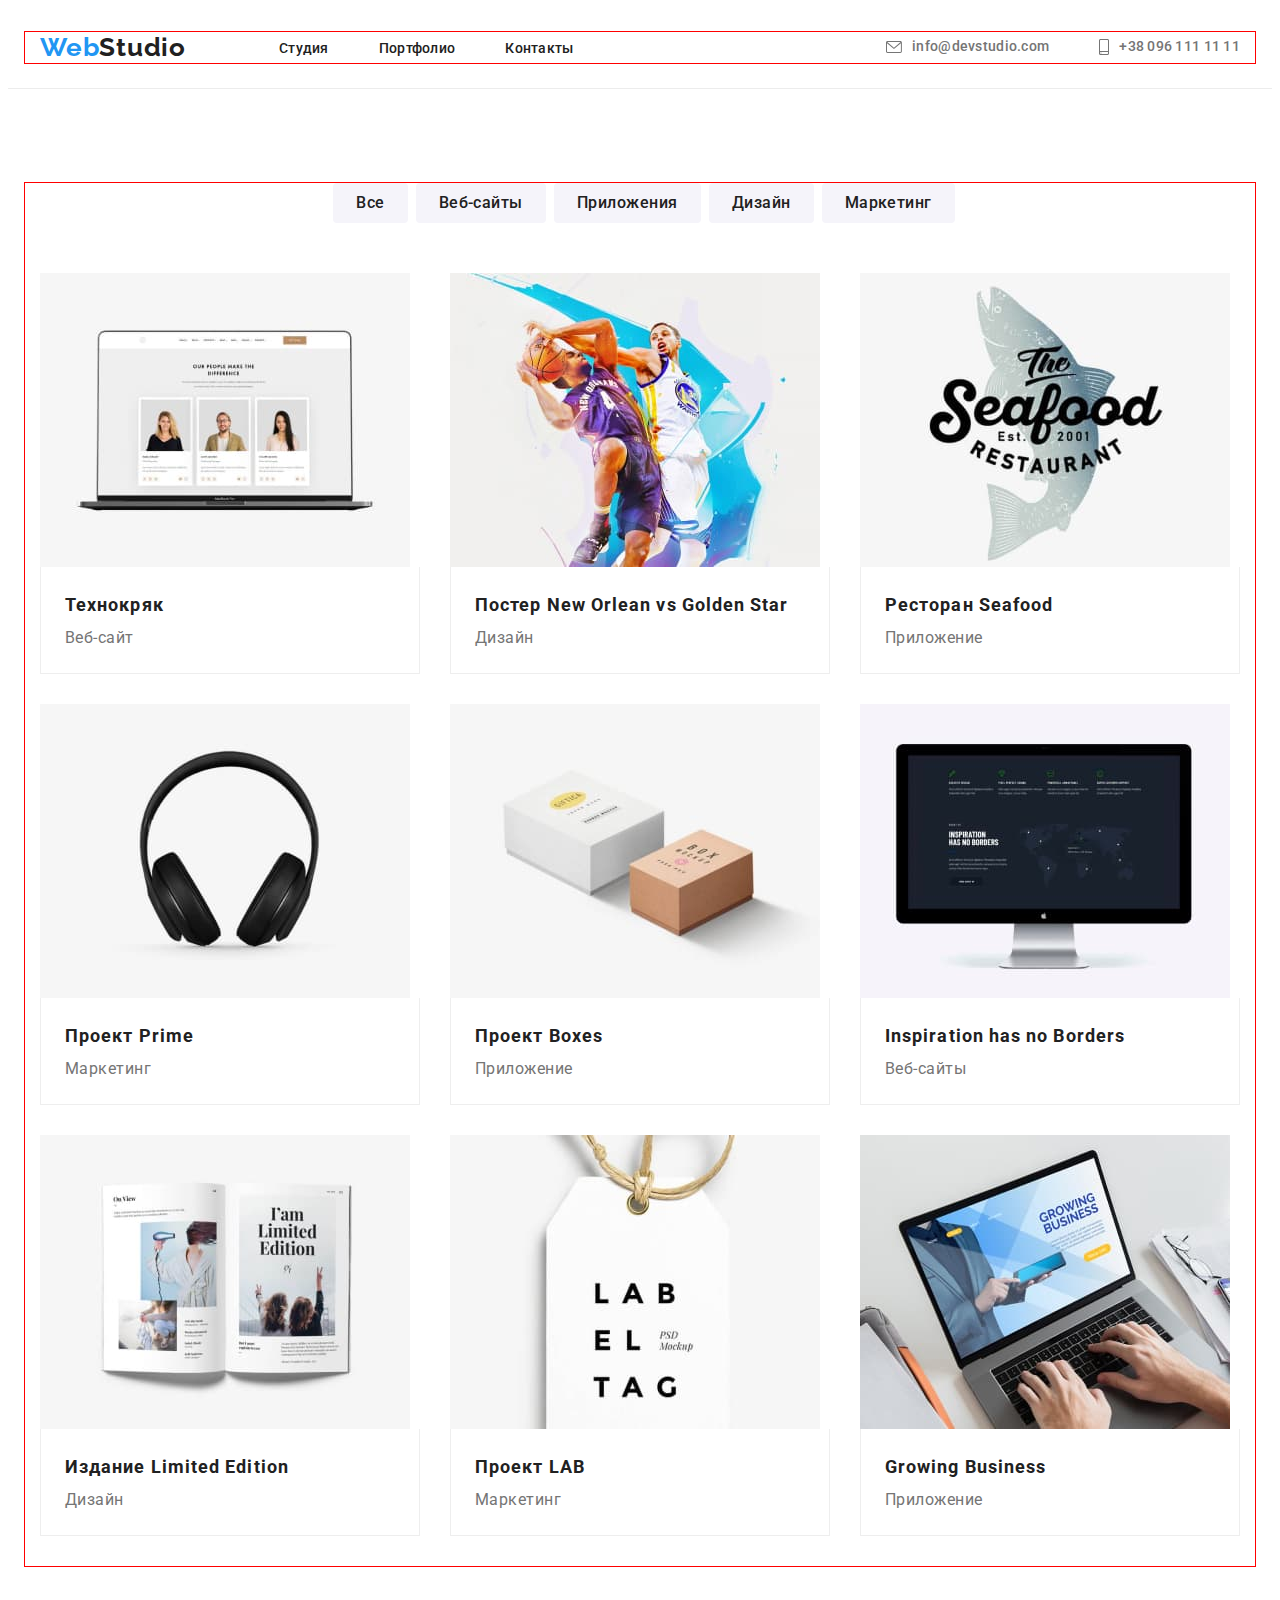
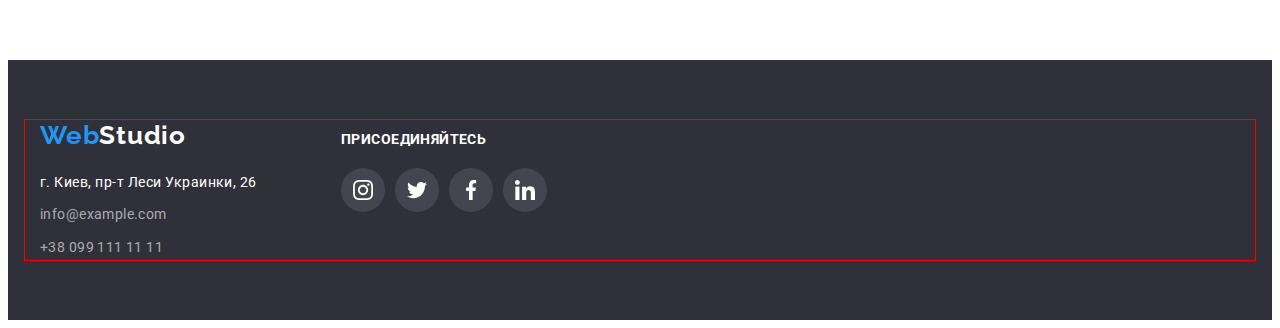
==== portfolio.html @ a24ac218 "Создание репозитория hw-05" ====
<!DOCTYPE html>
<html lang="en">
<head>
    <meta charset="UTF-8">
    <meta http-equiv="X-UA-Compatible" content="IE=edge">
    <meta name="viewport" content="width=device-width, initial-scale=1.0">
    <title>Portfolio</title>
    <link rel="preconnect" href="https://fonts.googleapis.com">
    <link rel="preconnect" href="https://fonts.gstatic.com" crossorigin>
    <link href="https://fonts.googleapis.com/css2?family=Raleway:wght@700&family=Roboto:wght@400;500;700;900&display=swap" rel="stylesheet">
    <link rel="stylesheet" href="https://cdnjs.cloudflare.com/ajax/libs/modern-normalize/1.1.0/modern-normalize.min.css" integrity="sha512-wpPYUAdjBVSE4KJnH1VR1HeZfpl1ub8YT/NKx4PuQ5NmX2tKuGu6U/JRp5y+Y8XG2tV+wKQpNHVUX03MfMFn9Q==" crossorigin="anonymous" referrerpolicy="no-referrer" />
    <link rel="stylesheet" href="./css/styles.css">
</head>
<body>
<header class="header">
    <div class="container header-container">
        <nav class="navigation">
            <a class="logo" href ="index.html"><span class="logo-title">Web</span>Studio</a>
            <ul class="header-list">
                <li class="header-item"><a href="./index.html" class="header-link">Студия</a></li>  
                <li class="header-item"><a href="./portfolio.html" class="header-link">Портфолио</a></li>
                <li class="header-item"><a href="" class="header-link">Контакты</a></li>
            </ul>
        </nav>
              <div class="header-contacts">
                     <ul class="contacts-list">
                         <li class="contacts-item">
                             <a class="contacts-link" href="mailto:info@devstudio.com">
                                <svg class="contacts-icon" width="16" height="12">
                                    <use href="./images/icons.svg#icon-email"></use>
                                        </svg>info@devstudio.com</a></li>
                         <li class="contacts-item">
                             <a class="contacts-link" href="tel:+38 096 111 11 11">
                                <svg class="contacts-icon-tel" width="10" height="16">
                                    <use href="./images/icons.svg#icon-smartphone"></use>
                                        </svg>+38 096 111 11 11</a></li>
                     </ul>
             </div>
  </div>   
</header>

    <main class="main">
        <section class="service section">
            <div class="container service-container">
                <ul class="button-list">
                    <li class="btn-item"><button type="button" class="btn">Все</button></li>
                    <li class="btn-item"><button type="button" class="btn">Веб-сайты</button></li>
                    <li class="btn-item"><button type="button" class="btn">Приложения</button></li>
                    <li class="btn-item"><button type="button" class="btn">Дизайн</button></li>
                    <li class="btn-item"><button type="button" class="btn child">Маркетинг</button></li>
               </ul>
        
         
               <ul class="poster-list">
                    <li class="poster-item">
                        <a href="" class="poster-link">
                            <img src="./images/mac.jpg" alt="макбук"width="370">
                            <div class="poster-container">
                                <h3 class="poster-title">Технокряк</h3>
                                <p class="poster-text">Веб-сайт</p>
                            </div>
                        </a>
                   </li>
                    
                    <li class="poster-item">
                        <a href="" class="poster-link">
                          <img src="./images/nba.jpg" alt="баскетбол"width="370">
                          <div class="poster-container">
                            <h3  class="poster-title">Постер New Orlean vs Golden Star</h3>
                            <p class="poster-text">Дизайн</p>
                       </div>
                    </a>
                  </li>


                    <li class="poster-item">
                        <a href="" class="poster-link">
                        <img src="./images/seafood.jpg" alt="морепродукты"width="370">
                        <div class="poster-container">
                            <h3 class="poster-title">Ресторан Seafood</h3>
                            <p class="poster-text">Приложение</p>
                        </div>
                    </a>
                </li>

                    <li class="poster-item">
                        <a href="" class="poster-link">
                       <img src="./images/headphones.jpg" alt="наушники"width="370">
                        <div class="poster-container">
                            <h3 class="poster-title">Проект Prime</h3>
                            <p class="poster-text">Маркетинг</p>
                        </div>
                    </a>
                    </li>

                    <li class="poster-item">
                        <a href="" class="poster-link">
                        <img src="./images/box.jpg" alt="коробки"width="370">
                        <div class="poster-container">
                            <h3 class="poster-title">Проект Boxes</h3>
                            <p class="poster-text">Приложение</p>
                        </div>
                    </a>
                    </li>

                    <li class="poster-item">
                        <a href="" class="poster-link">

                        <img src="./images/inspiration.jpg" alt="вдохновление"width="370">
                        <div class="poster-container">
                    <h3 class="poster-title">Inspiration has no Borders</h3>
                    <p class="poster-text">Веб-сайты</p>
                </div>
            </a>
                </li>
                    <li class="poster-item">
                        <a href="" class="poster-link">

                       <img src="./images/magazine.jpg" alt="журнал"width="370">
                        <div class="poster-container">
                    <h3 class="poster-title">Издание Limited Edition</h3>
                    <p class="poster-text">Дизайн</p>
                </div>
            </a>
                </li>
                    <li class="poster-item">
                        <a href="" class="poster-link">

                        <img src="./images/tag.jpg" alt="тег"width="370">
                        <div class="poster-container">
                    <h3 class="poster-title">Проект LAB</h3>
                    <p class="poster-text">Маркетинг</p>
                </div>
            </a>
                </li>
                    <li class="poster-item">
                        <a href="" class="poster-link">

                       <img src="./images/business.jpg" alt="бизнес"width="370">
                        <div class="poster-container">
                            <h3 class="poster-title">Growing Business</h3>
                            <p class="poster-text">Приложение</p>
                        </div>
                    </a>
                    </li>
               </ul>
            </div>
        </section>
    </main>

    <footer class="footer">
        <div class=" container main-footer">
            <div class="footer-container">
                    <a class="logo-footer" href ="index.html"><span class="logo-title-footer">Web</span>Studio</a>
                    <address>
                        <ul class="footer-list">
                        <li class="adress"><a class="adress" href="https://www.google.com/maps/d/u/0/viewer?msa=0&mid=10uSM3H-mIU3GznYo2szRIEphczw&ll=50.42732700000001%2C30.538092&z=17">г. Киев, пр-т Леси Украинки, 26</a></li>
                        <li class="footer-item"><a href="mailto:info@example.com" class="link">info@example.com</a></li>
                        <li class="footer-item"><a href="tel:+380991111111" class="link">+38 099 111 11 11</a></li>
                        </ul>   
                    </address>  
            </div>
          <div class="footer-contact">
                <p class="footer-contact-text"> Присоединяйтесь</p>
                <ul class="footer-contact-list">
                    <li class="footer-contact-item"><a href="" class="footer-contact-link">
                    <svg class="footer-contact-icon" width="20" height="20">
                    <use href="./images/icons.svg#icon-instagram"></use>
                    </svg>
                </a></li>
                
                <li class="footer-contact-item"><a href="" class="footer-contact-link">
                    <svg class="footer-contact-icon" width="20" height="20">
                        <use href="./images/icons.svg#icon-twitter"></use>
                        </svg>
                </a></li>
                    
                <li class="footer-contact-item"><a href="" class="footer-contact-link">
                    <svg class="footer-contact-icon" width="20" height="20">
                        <use href="./images/icons.svg#icon-facebook"></use>
                        </svg>
                </a></li>
                    
                <li class="footer-contact-item"><a href="" class="footer-contact-link">
                    <svg class="footer-contact-icon" width="20" height="20">
                        <use href="./images/icons.svg#icon-linkedin"></use>
                        </svg>
                </a></li>
            </ul>
        </div>
    </div>
    </footer>
    
</body>
</html>
---- css/styles.css ----
:root {
    --primary-text-color :#757575;
    --title-text-color :#212121;
    --accent-color :#2196F3;
    --item-text-color :#FFFFFF;
    --contact-text-color : rgba(255, 255, 255, 0.6);
    --hero-color : #2F303A;
}

p, h1, h2, h3, h4, h5, h6 {
    margin: 0;
}


body{
    background-color: var(--item-text-color);
    color:  var(--primary-text-color);
    font-family: Roboto, sans-serif;
    letter-spacing: 0.03em;
}

ul {
    margin: 0;
    padding: 0;
    list-style: none
}

img {
    display: block;

}

.container{
    width: 1200px;
    padding-left: 15px;
    padding-right: 15px;
    margin: 0 auto;
    outline: 1px solid red;
}

/* --------------------------------HEADER------------------------------- */

.header {
    background-color: var(--item-text-color);
    padding-top: 24px;
    padding-bottom: 25px;
    border-bottom: 1px solid #ECECEC;
}

.header-container {
    display: flex;
    align-items: center;
}

.header-contacts {
    display: flex;
    margin-left: auto;
}

.navigation {
display: flex;
align-items: center;
}

.header-list {
display: flex;

}

.header-item + .header-item {
margin-left: 50px;

}

.header-link {
    color: var(--title-text-color);    
    font-weight: 500;
    font-size: 14px;
    line-height: 1.14;
    letter-spacing: 0.02em;
    text-decoration: none;
}

.header-item :hover {
    color: var(--accent-color);
    text-decoration: none;  
}

.header-item :focus {
    color: var(--accent-color);
    font-weight: 500;
    font-size: 14px;
    line-height: 1.14;
    letter-spacing: 0.02em;
    text-decoration: none;
}

    /* logo */

.logo {
    color: var(--title-text-color);
    font-family:  Raleway, cursive;
    font-weight: bold;
    font-size: 26px;
    line-height: 1.19;
    letter-spacing: 0.03em;
    text-decoration: none;
    margin-right: 93px;
}
.logo-title{
    color: var(--accent-color);
}



/* -------------------------CONTACTS*/


.contacts-link {
    color: var(--primary-text-color);
    text-decoration: none;
    font-style: normal;
    font-weight: 500;
    font-size: 14px;
    line-height: 1.14;
    letter-spacing: 0.02em;
    align-items: center;
    display: flex;
    

}
.contacts-link:hover,
.contacts-link:focus {
    color: var(--accent-color);
}

.contacts-list  {
    display: flex;
    margin-left: auto;

}
.contacts-item + .contacts-item {
   margin-left: 50px;
} 

.contacts-icon{
   display: flex;
    align-items: center;
    justify-content: center;
    width: 16px;
    height: 12px;
    background-color: var(--item-text-color);
    fill: currentColor;
    margin-right: 10px;
}

    .contacts-icon-tel{
        align-items: center;
        justify-content: center;
        width: 10px;
        height: 16px;
        background-color: var(--item-text-color);
        
        margin-right: 10px;
        fill: currentColor;
    }



 
/* -------------------------------MAIN----------------------------------- */

/* SERVICE */


.service {
    padding-top: 94px;
    padding-bottom: 94px;
}


.button-list{
    display: flex;
    margin-bottom: 50px;
    justify-content: center;
    
}

.btn {
    color: var(--title-text-color);
    background-color: #F5F4FA;
    font-family: Roboto;
    font-style: normal;
    font-weight: 500;
    font-size: 16px;
    line-height: 1.62;
    letter-spacing: 0.03em;
    border-radius: 4px;
    margin-right: 8px;
    border: 1px solid transparent;
    padding: 6px 22px;
    border-radius: 4px;
}

.child {
    margin-right: -8px;
}


.btn-item :hover ,
.btn-item :focus {
    color: var(--item-text-color);
    background: #2196F3;
    cursor: pointer;
}


/* -------------------------------------HERO */

.hero {
    background: var(--hero-color);
    background-image: linear-gradient(rgba(47, 48, 58, 0.4),rgba(47, 48, 58, 0.4)), url(../images/hero-bg.jpg);
    background-repeat: no-repeat;
    background-position: center;
    background-size: cover;
    text-align: center;
     padding-top: 200px;
     padding-bottom: 200px; 
}



.hero-title {
    
    
    margin-bottom: 30px;
    color: var(--item-text-color);
    font-weight: 900;
    font-size: 44px;
    line-height: 1.36;
    
    letter-spacing: 0.06em;
    text-transform: uppercase;

    

}

/* hero btn */ 
.hero-btn {
    min-width: 200px;
    height: 50px;
    display: inline-block;
    border: 1px solid transparent;
    font-weight: bold;
    font-size: 16px;
    line-height: 1.87;
    padding: 10px 32px;
    border-radius: 4px;
    background-color: var(--accent-color);
    color: var(--item-text-color);
    text-decoration: none;
}

.hero-btn :hover,
.hero-btn :focus {
    background-color: black;
    color: var(--accent-color);
    
}


/*-----------------------------------------FEATURE */             

.feature {
    padding-top: 94px;
    padding-bottom: 94px;
}


.feature-list {
    display: flex;
 }

.feature-item {
    width: calc(100% / 4 - 30px);
    margin-left: 30px;
}

.feature-item:first-child{
    margin-left: 0px;
}

.feature-icon {
    width: 70px;
    height: 70px;
    display: flex;
    align-items: center;
    justify-content: center;
}

.feature-icon-bg{
    height: 120px;
    padding: 25px 100px;
    margin-bottom: 30px;
    background-color: #F5F4FA;
    border-radius: 4px;
}


.feature-title{
    color: var(--title-text-color);
    font-weight: bold;
    font-size: 14px;
    line-height: 1.14;
    letter-spacing: 0.03em;
    text-transform: uppercase;
    margin-bottom: 10px;
}

.feature-text {
    color: var(--primary-text-color);
    font-weight: normal;
    font-size: 14px;
    line-height: 1.71;
    letter-spacing: 0.03em;
}

/*----------------------------- SKILL */

.skill{
    padding-bottom: 94px;
}

.skill-list {
    display: flex;
    margin-left: -30px;
    
}

.skill-item{
    width: calc(100% / 3 - 30px);
    margin-left: 30px;
}



.skill-title {
    color: var(--title-text-color);
    font-weight: bold;
    font-size: 36px;
    line-height: 1.16;
    text-align: center;
    letter-spacing: 0.03em;
    margin-bottom: 50px;
    
}


  /* ------------------------------------WORK */
.work{
    padding-top: 94px;
    padding-bottom: 94px;
    background-color: #F5F4FA;
}

.work-group {
    padding-top: 30px;
    padding-bottom: 30px;
}


.work-list {
        display: flex;
        margin-left: -30px;
    
    }


.work-item {
        width: calc(100% / 4 - 30px);
        margin-left: 30px;
        background: #FFFFFF;
        border-radius: 0px 0px 4px 4px;
        box-shadow: 0px 1px 3px rgba(0, 0, 0, 0.12), 0px 1px 1px rgba(0, 0, 0, 0.14), 0px 2px 1px rgba(0, 0, 0, 0.2);
}



.work-main-title{
    color: var(--title-text-color);
    font-weight: bold;
    font-size: 36px;
    line-height: 1.16;
    text-align: center;
    letter-spacing: 0.03em;
    margin-bottom: 50px;
}

.work-title {
    color: var(--title-text-color);
    font-weight: 500;
    font-size: 16px;
    line-height: 1.18;
    text-align: center;
    letter-spacing: 0.03em;

}

.work-text{
    color: var(--primary-text-color);
    font-size: 16px;
    line-height: 1.18;
    text-align: center;
    letter-spacing: 0.03em;
    padding-top: 10px;
    padding-bottom: 16px;
}

.work-socials-list{
    display: flex;
    justify-content: center;
}

.work-socials-link{
    width: 44px;
    height: 44px;
    background-color: var(--item-text-color);
    border-radius: 50%;
    display: flex;
    align-items: center;
    justify-content: center;
    color: #AFB1B8;
}

.work-socials-icon {
    fill: currentColor;
}

.work-socials-link:hover,
.work-socials-link:focus {
    color: var(--item-text-color);
    background-color:  var(--accent-color);
    fill: #FFFFFF;
}





.work-socials-item + .work-socials-item{
    margin-left: 10px;
}


------------------------------------/* CLIENT */
.client {
    display: flex;
    padding-top: 94px;
    margin-bottom: 50px;
}

.client-icon{
    width: 106px;
    display: flex;
    align-items: center;
    justify-content: center;
    fill:  currentColor ;
}

.client-icon:hover,
.client-icon:focus{
    cursor: pointer;
    color: var(--accent-color);
    border-color: var(--accent-color);
}

.client-list {
    display: flex;
    padding-bottom: 94px;
}
.client-icon-bg {
    color: #AFB1B8;
    display: flex;
    align-items: center;
    justify-content: center;
    width: 170px;
    height: 92px;    
    border: 1px solid #AFB1B8;
    border-radius: 4px;
    
}

.client-icon-bg:hover,
.client-icon-bg:focus {
    cursor: pointer;
    color: var(--accent-color);
    border-color: var(--accent-color);
}

.client-item + .client-item {
    margin-left: 30px;
}


.client-title {
    color: var(--title-text-color);
    font-weight: bold;
    font-size: 36px;
    line-height: 1.16;
    text-align: center;
    letter-spacing: 0.03em;
    margin-bottom: 50px;
    padding-top: 94px;
}




/*------------------------------------- POSTER */
.poster-container{
  padding: 20px 24px;
  border-left:  1px solid #EEEEEE;
  border-right:  1px solid #EEEEEE;
  border-bottom:  1px solid #EEEEEE;
  
}


.poster-item:hover,
.poster-item:focus {
    box-shadow: 0px 1px 1px rgba(0, 0, 0, 0.12), 0px 4px 4px rgba(0, 0, 0, 0.06), 1px 4px 6px rgba(0, 0, 0, 0.16);
    }

.poster-list{
    display: flex;
    margin-left: -30px;   
    padding-bottom: -30px;
    flex-wrap: wrap;
    
}

.poster-item{
    width: calc(100% / 3 - 30px);
    margin-left: 30px;
    margin-bottom: 30px;
    
}

.poster-link {
    text-decoration: none;
}



.poster-title{
    color: var(--title-text-color);
    font-weight: bold;
    font-size: 18px;
    line-height: 2;
    letter-spacing: 0.06em;
    
    
}


.poster-text{
    color: var(--primary-text-color);
    font-size: 16px;
    line-height: 1.87;
    text-decoration: none;
    
}

/*-------------------------FOOTER-------------------------- */

.main-footer {
    display: flex;
    align-items: baseline;
}



.footer {
    background-color: var(--hero-color);
    padding-top: 60px;
    padding-bottom: 60px;
}




.logo-footer {
    color:     var(--item-text-color);
    font-family:  Raleway, cursive;
    font-weight: bold;
    font-size: 26px;
    line-height: 1.19;
    letter-spacing: 0.03em;
    text-decoration: none;
    
}

.logo-title-footer {
    color: var(--accent-color);

}

.footer-list {
    display: flex;
    flex-direction: column;
}

.adress{
    width: 231px;
    color: var(--item-text-color);
    font-style: normal;
    font-weight: normal;
    font-size: 14px;
    line-height: 1.71;
    text-decoration: none;
    margin-top: 20px;
   
   
}

.footer-item {
    margin-top: 9px;
    
}

.link {
    color: var(--contact-text-color);
    font-family: Roboto;
    font-style: normal;
    font-weight: 400;
    font-size: 14px;
    line-height: 1.71;
    text-decoration: none;
    letter-spacing: 0.03em;
}

.footer-item :hover ,
.footer-item :focus {
   color: var(--accent-color);
   cursor: pointer;
}


/*>>>>>>>>>>>>>>>>>>>>>>>>>>>>>>>>>>>> FOOTER_CONTACT */
.footer-contact {
    margin-left: 70px;
    
}

.footer-contact-text {
    font-weight: bold;
    font-size: 14px;
    line-height: 1.14;
    letter-spacing: 0.03em;
    text-transform: uppercase;
    color: #FFFFFF;
    margin-bottom: 20px;
}



.footer-contact-list {
    display: flex;
 
   
}

.footer-contact-item + .footer-contact-item {
    margin-left: 10px;
}

.footer-contact-link{
    width: 44px;
    height: 44px;
    background-color: #FFFFFF1A;
    border-radius: 50%;
    display: flex;
    align-items: center;
    justify-content: center;
    color: var(--item-text-color);
}

.footer-contact-icon {
    fill: currentColor;
}

.footer-contact-link:hover,
.footer-contact-link:focus {
    color: var(--item-text-color);
    background-color:  var(--accent-color);
    fill: #FFFFFF;  
}
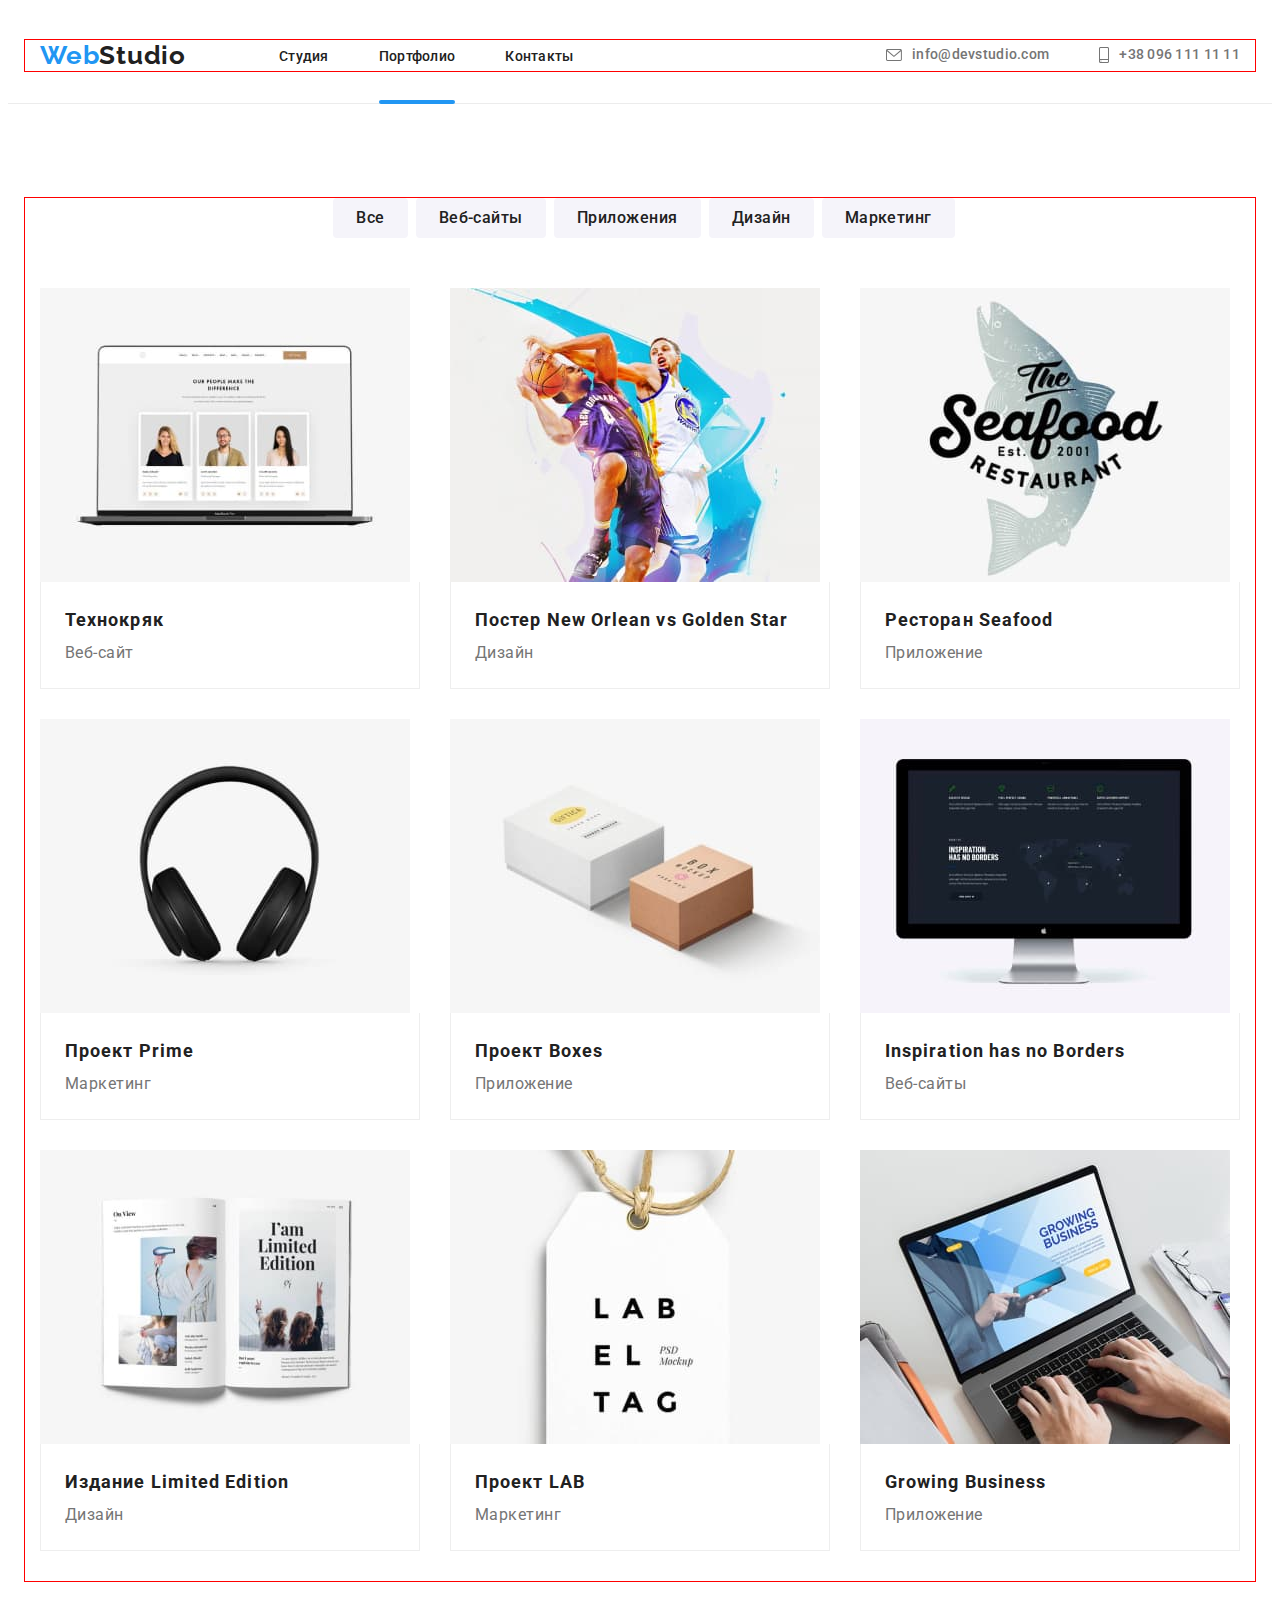
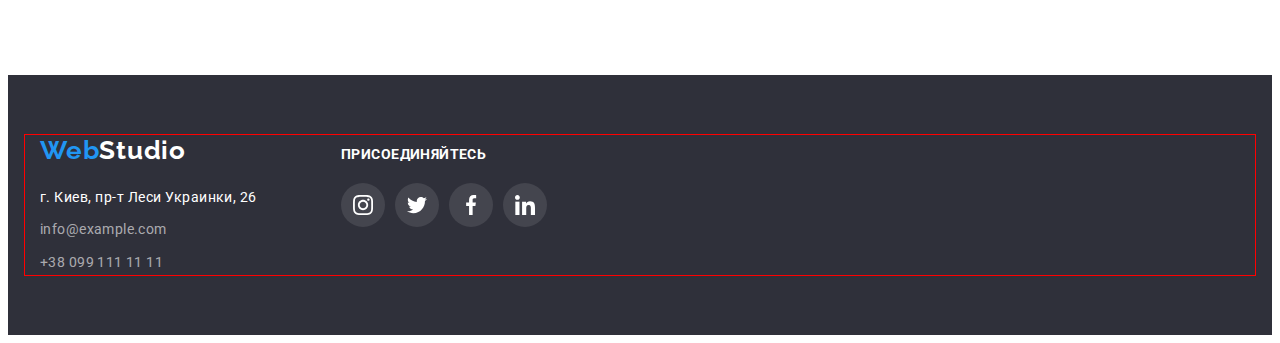
==== commit 0e866bb6: "Add modal" ====
--- a/portfolio.html
+++ b/portfolio.html
@@ -18,7 +18,7 @@
             <a class="logo" href ="index.html"><span class="logo-title">Web</span>Studio</a>
             <ul class="header-list">
                 <li class="header-item"><a href="./index.html" class="header-link">Студия</a></li>  
-                <li class="header-item"><a href="./portfolio.html" class="header-link">Портфолио</a></li>
+                <li class="header-item"><a href="./portfolio.html" class="header-link current">Портфолио</a></li>
                 <li class="header-item"><a href="" class="header-link">Контакты</a></li>
             </ul>
         </nav>
@@ -54,17 +54,24 @@
                <ul class="poster-list">
                     <li class="poster-item">
                         <a href="" class="poster-link">
-                            <img src="./images/mac.jpg" alt="макбук"width="370">
+                            <div class="poster-wrap">
+                                <img src="./images/mac.jpg" alt="макбук"width="370" height="294">
+                                <p class="poster-top-text">Технокряк это современная площадка распространения коронавируса. Компании используют эту платформу для цифрового шпионажа и атак на защищённые сервера конкурентов.</p>
+                            </div>
                             <div class="poster-container">
                                 <h3 class="poster-title">Технокряк</h3>
                                 <p class="poster-text">Веб-сайт</p>
-                            </div>
+                           </div>
+                           
                         </a>
                    </li>
                     
                     <li class="poster-item">
                         <a href="" class="poster-link">
-                          <img src="./images/nba.jpg" alt="баскетбол"width="370">
+                            <div class="poster-wrap">
+                                <img src="./images/nba.jpg" alt="баскетбол"width="370" height="294">
+                                <p class="poster-top-text">Технокряк это современная площадка распространения коронавируса. Компании используют эту платформу для цифрового шпионажа и атак на защищённые сервера конкурентов.</p>
+                            </div>
                           <div class="poster-container">
                             <h3  class="poster-title">Постер New Orlean vs Golden Star</h3>
                             <p class="poster-text">Дизайн</p>
@@ -75,7 +82,11 @@
 
                     <li class="poster-item">
                         <a href="" class="poster-link">
-                        <img src="./images/seafood.jpg" alt="морепродукты"width="370">
+                            <div class="poster-wrap">
+                                <img src="./images/seafood.jpg" alt="морепродукты"width="370" height="294">
+                                <p class="poster-top-text">Технокряк это современная площадка распространения коронавируса. Компании используют эту платформу для цифрового шпионажа и атак на защищённые сервера конкурентов.</p>
+                            </div>
+                        
                         <div class="poster-container">
                             <h3 class="poster-title">Ресторан Seafood</h3>
                             <p class="poster-text">Приложение</p>
@@ -85,7 +96,11 @@
 
                     <li class="poster-item">
                         <a href="" class="poster-link">
-                       <img src="./images/headphones.jpg" alt="наушники"width="370">
+                            <div class="poster-wrap">
+                                <img src="./images/headphones.jpg" alt="наушники"width="370" height="294">
+                                <p class="poster-top-text">Технокряк это современная площадка распространения коронавируса. Компании используют эту платформу для цифрового шпионажа и атак на защищённые сервера конкурентов.</p>
+                            </div>
+                       
                         <div class="poster-container">
                             <h3 class="poster-title">Проект Prime</h3>
                             <p class="poster-text">Маркетинг</p>
@@ -95,7 +110,11 @@
 
                     <li class="poster-item">
                         <a href="" class="poster-link">
-                        <img src="./images/box.jpg" alt="коробки"width="370">
+                            <div class="poster-wrap">
+                                <img src="./images/box.jpg" alt="коробки"width="370" height="294">
+                                <p class="poster-top-text">Технокряк это современная площадка распространения коронавируса. Компании используют эту платформу для цифрового шпионажа и атак на защищённые сервера конкурентов.</p>
+                            </div>
+                        
                         <div class="poster-container">
                             <h3 class="poster-title">Проект Boxes</h3>
                             <p class="poster-text">Приложение</p>
@@ -105,8 +124,11 @@
 
                     <li class="poster-item">
                         <a href="" class="poster-link">
-
-                        <img src="./images/inspiration.jpg" alt="вдохновление"width="370">
+                            <div class="poster-wrap">
+                                <img src="./images/inspiration.jpg" alt="вдохновление"width="370" height="294">
+                                <p class="poster-top-text">Технокряк это современная площадка распространения коронавируса. Компании используют эту платформу для цифрового шпионажа и атак на защищённые сервера конкурентов.</p>
+                            </div>
+                        
                         <div class="poster-container">
                     <h3 class="poster-title">Inspiration has no Borders</h3>
                     <p class="poster-text">Веб-сайты</p>
@@ -115,8 +137,11 @@
                 </li>
                     <li class="poster-item">
                         <a href="" class="poster-link">
-
-                       <img src="./images/magazine.jpg" alt="журнал"width="370">
+                            <div class="poster-wrap">
+                                <img src="./images/magazine.jpg" alt="журнал"width="370" height="294">
+                                <p class="poster-top-text">Технокряк это современная площадка распространения коронавируса. Компании используют эту платформу для цифрового шпионажа и атак на защищённые сервера конкурентов.</p>
+                            </div>
+                       
                         <div class="poster-container">
                     <h3 class="poster-title">Издание Limited Edition</h3>
                     <p class="poster-text">Дизайн</p>
@@ -125,8 +150,11 @@
                 </li>
                     <li class="poster-item">
                         <a href="" class="poster-link">
-
-                        <img src="./images/tag.jpg" alt="тег"width="370">
+                            <div class="poster-wrap">
+                                <img src="./images/tag.jpg" alt="тег"width="370" height="294">
+                                <p class="poster-top-text">Технокряк это современная площадка распространения коронавируса. Компании используют эту платформу для цифрового шпионажа и атак на защищённые сервера конкурентов.</p>
+                            </div>
+                        
                         <div class="poster-container">
                     <h3 class="poster-title">Проект LAB</h3>
                     <p class="poster-text">Маркетинг</p>
@@ -135,8 +163,11 @@
                 </li>
                     <li class="poster-item">
                         <a href="" class="poster-link">
-
-                       <img src="./images/business.jpg" alt="бизнес"width="370">
+                            <div class="poster-wrap">
+                                <img src="./images/business.jpg" alt="бизнес"width="370" height="294">
+                                <p class="poster-top-text">Технокряк это современная площадка распространения коронавируса. Компании используют эту платформу для цифрового шпионажа и атак на защищённые сервера конкурентов.</p>
+                            </div>
+                     
                         <div class="poster-container">
                             <h3 class="poster-title">Growing Business</h3>
                             <p class="poster-text">Приложение</p>
--- a/css/styles.css
+++ b/css/styles.css
@@ -38,12 +38,28 @@
     outline: 1px solid red;
 }
 
+.current {   
+    position: relative;
+}
+
+.current::after{
+    content: '';
+    width: 100%;
+    height: 4px;
+    position: absolute;
+    background-color: var(--accent-color);
+    border-radius: 2px;
+    left: 0;
+    bottom: -40px;
+}
 /* --------------------------------HEADER------------------------------- */
 
 .header {
+    
+    width: 100%;
     background-color: var(--item-text-color);
-    padding-top: 24px;
-    padding-bottom: 25px;
+    padding-top: 32px;
+    padding-bottom: 32px;
     border-bottom: 1px solid #ECECEC;
 }
 
@@ -79,6 +95,7 @@
     line-height: 1.14;
     letter-spacing: 0.02em;
     text-decoration: none;
+    transition: color 250ms cubic-bezier(0.4, 0, 0.2, 1);
 }
 
 .header-item :hover {
@@ -126,6 +143,7 @@
     letter-spacing: 0.02em;
     align-items: center;
     display: flex;
+    transition: color 250ms cubic-bezier(0.4, 0, 0.2, 1);
     
 
 }
@@ -170,10 +188,11 @@
  
 /* -------------------------------MAIN----------------------------------- */
 
-/* SERVICE */
+/* PORTFOLIO BUTTON */
 
 
 .service {
+    
     padding-top: 94px;
     padding-bottom: 94px;
 }
@@ -200,6 +219,7 @@
     border: 1px solid transparent;
     padding: 6px 22px;
     border-radius: 4px;
+    transition: color 250ms cubic-bezier(0.4, 0, 0.2, 1);
 }
 
 .child {
@@ -260,14 +280,16 @@
     background-color: var(--accent-color);
     color: var(--item-text-color);
     text-decoration: none;
-}
-
-.hero-btn :hover,
-.hero-btn :focus {
-    background-color: black;
-    color: var(--accent-color);
-    
-}
+    cursor: pointer;
+}
+
+.hero-btn:hover,
+.hero-btn:focus {
+    background-color: var(--accent-color);
+    color: var(--item-text-color);
+    
+}
+
 
 
 /*-----------------------------------------FEATURE */             
@@ -341,8 +363,26 @@
 .skill-item{
     width: calc(100% / 3 - 30px);
     margin-left: 30px;
-}
-
+    position: relative;
+  
+}
+
+.skill-top-title {
+    color: #FFFFFF;
+    font-weight: bold;
+    font-size: 14px;
+    line-height: 1.14;
+    text-align: center;
+    letter-spacing: 0.03em;
+    text-transform: uppercase;
+    position: absolute;
+    bottom: 0;
+    height: 70px;
+    width: 100%;
+    padding: 30px;
+    background: rgba(47, 48, 58, 0.8);
+}
+   
 
 
 .skill-title {
@@ -355,6 +395,7 @@
     margin-bottom: 50px;
     
 }
+
 
 
   /* ------------------------------------WORK */
@@ -431,7 +472,10 @@
     align-items: center;
     justify-content: center;
     color: #AFB1B8;
-}
+    transition: color 250ms cubic-bezier(0.4, 0, 0.2, 1);
+}
+
+
 
 .work-socials-icon {
     fill: currentColor;
@@ -466,6 +510,7 @@
     align-items: center;
     justify-content: center;
     fill:  currentColor ;
+    
 }
 
 .client-icon:hover,
@@ -488,6 +533,8 @@
     height: 92px;    
     border: 1px solid #AFB1B8;
     border-radius: 4px;
+    transition: color 250ms cubic-bezier(0.4, 0, 0.2, 1);
+   
     
 }
 
@@ -530,7 +577,15 @@
 .poster-item:hover,
 .poster-item:focus {
     box-shadow: 0px 1px 1px rgba(0, 0, 0, 0.12), 0px 4px 4px rgba(0, 0, 0, 0.06), 1px 4px 6px rgba(0, 0, 0, 0.16);
-    }
+
+}
+
+.poster-item:hover .poster-top-text {
+    transform: translateY(0);
+    
+}
+
+
 
 .poster-list{
     display: flex;
@@ -538,12 +593,32 @@
     padding-bottom: -30px;
     flex-wrap: wrap;
     
+}
+.poster-top-text{
+position: absolute;
+top: 0;
+left: 0;
+font-size: 18px;
+line-height: 1.55;
+letter-spacing: 0.03em;
+color: #FFFFFF;
+background-color: rgba(33, 150, 243, 0.9);
+padding: 30px;
+height: 100%;
+transform: translateY(100%);
+transition: transform 250ms cubic-bezier(0.4, 0, 0.2, 1);
+}
+
+.poster-wrap {
+    position: relative;
+    overflow: hidden;
 }
 
 .poster-item{
     width: calc(100% / 3 - 30px);
     margin-left: 30px;
     margin-bottom: 30px;
+    position: relative;
     
 }
 
@@ -638,6 +713,7 @@
     line-height: 1.71;
     text-decoration: none;
     letter-spacing: 0.03em;
+    transition: color 250ms cubic-bezier(0.4, 0, 0.2, 1);
 }
 
 .footer-item :hover ,
@@ -684,7 +760,12 @@
     align-items: center;
     justify-content: center;
     color: var(--item-text-color);
-}
+    transition: color 250ms cubic-bezier(0.4, 0, 0.2, 1);
+    
+}
+
+
+
 
 .footer-contact-icon {
     fill: currentColor;
@@ -697,3 +778,54 @@
     fill: #FFFFFF;  
 }
 
+.backdrop {
+    width: 100vw;
+    height: 100vh;
+    background-color: rgba(0, 0, 0, 0.2); 
+    position: fixed;
+    top: 0;
+    left: 0;
+}
+
+.modal {
+    width: 528px;
+    min-height: 581px;
+    background-color: #FFFFFF;
+    border-radius: 10px;
+    position: absolute;
+    top: 50%;
+    left: 50%;
+    transform: translate(-50%, -50%);
+    transition: transform 250ms cubic-bezier(0.4, 0, 0.2, 1);
+}
+
+.modal-close-btn {
+    width: 30px;
+    height: 30px;
+    border-radius: 50%;
+    border: 1px solid rgba(0, 0, 0, 0.1);
+    background-color: transparent;
+    position: absolute;
+    top: 10px;
+    right: 10px;
+    display: flex;
+    justify-content: center;
+    align-items: center;
+    cursor: pointer;
+}
+
+
+.is-hidden {
+    opacity: 0;
+    pointer-events: none;
+    visibility: hidden;
+}
+
+
+
+.modal-close-icon {
+     width: 11px;
+     height: 11px;
+    
+ 
+}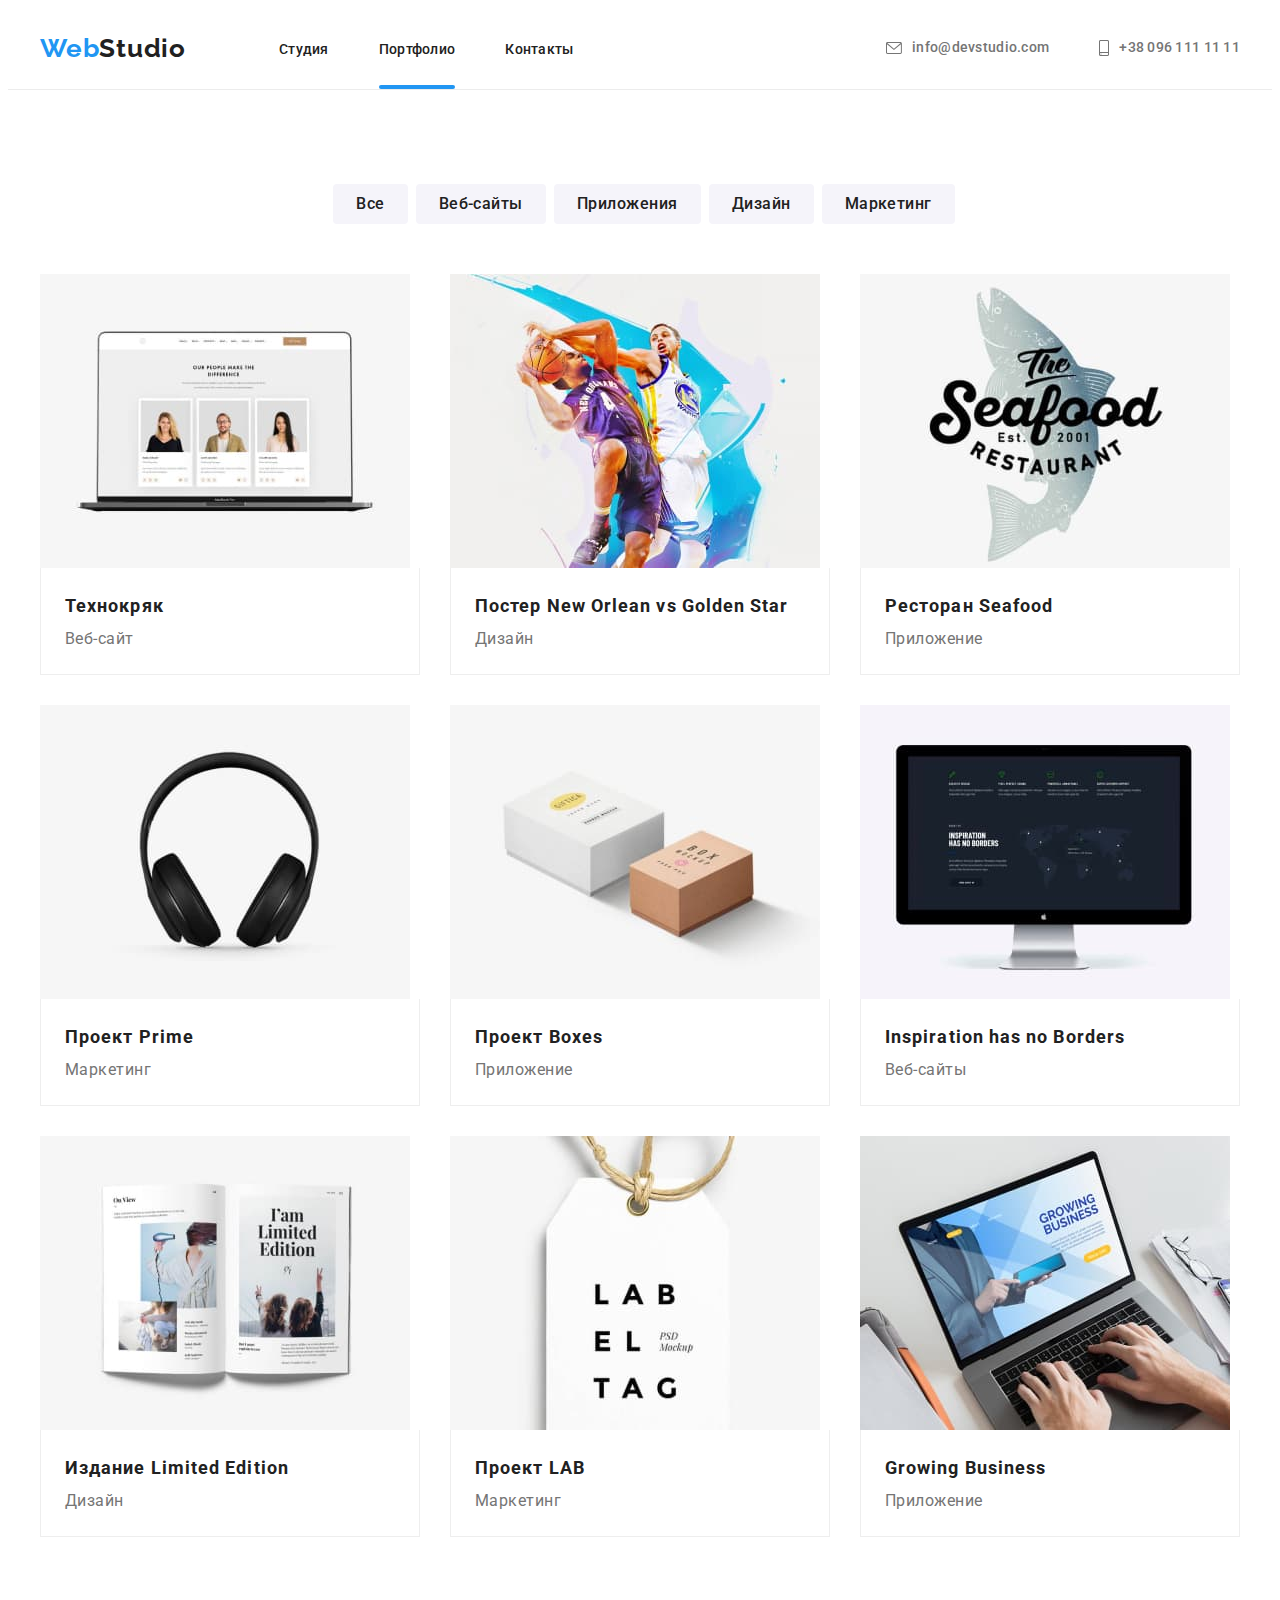
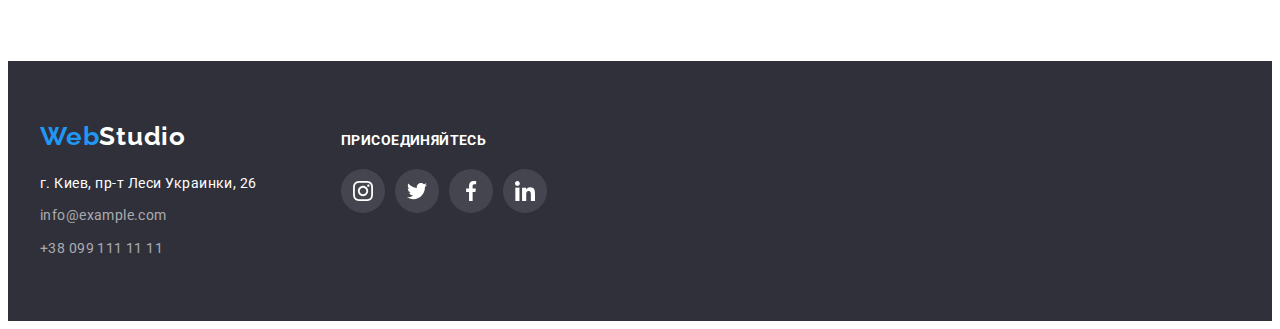
==== commit 5e1d1d45: "Fix problems" ====
--- a/portfolio.html
+++ b/portfolio.html
@@ -12,7 +12,7 @@
     <link rel="stylesheet" href="./css/styles.css">
 </head>
 <body>
-<header class="header">
+<header class="header portfolio">
     <div class="container header-container">
         <nav class="navigation">
             <a class="logo" href ="index.html"><span class="logo-title">Web</span>Studio</a>
--- a/css/styles.css
+++ b/css/styles.css
@@ -35,7 +35,7 @@
     padding-left: 15px;
     padding-right: 15px;
     margin: 0 auto;
-    outline: 1px solid red;
+    
 }
 
 .current {   
@@ -50,16 +50,20 @@
     background-color: var(--accent-color);
     border-radius: 2px;
     left: 0;
-    bottom: -40px;
+    bottom: -32px;
+       
 }
 /* --------------------------------HEADER------------------------------- */
 
 .header {
-    
     width: 100%;
     background-color: var(--item-text-color);
-    padding-top: 32px;
-    padding-bottom: 32px;
+    padding-top: 25px;
+    padding-bottom: 25px;
+    
+}
+
+.portfolio {
     border-bottom: 1px solid #ECECEC;
 }
 
@@ -96,6 +100,7 @@
     letter-spacing: 0.02em;
     text-decoration: none;
     transition: color 250ms cubic-bezier(0.4, 0, 0.2, 1);
+   
 }
 
 .header-item :hover {
@@ -123,6 +128,7 @@
     letter-spacing: 0.03em;
     text-decoration: none;
     margin-right: 93px;
+    transition: color 250ms cubic-bezier(0.4, 0, 0.2, 1);
 }
 .logo-title{
     color: var(--accent-color);
@@ -218,13 +224,13 @@
     margin-right: 8px;
     border: 1px solid transparent;
     padding: 6px 22px;
-    border-radius: 4px;
-    transition: color 250ms cubic-bezier(0.4, 0, 0.2, 1);
+    transition: color 250ms cubic-bezier(0.4, 0, 0.2, 1) , background-color 250ms cubic-bezier(0.4, 0, 0.2, 1) ;
 }
 
 .child {
     margin-right: -8px;
 }
+
 
 
 .btn-item :hover ,
@@ -232,6 +238,8 @@
     color: var(--item-text-color);
     background: #2196F3;
     cursor: pointer;
+    box-shadow: 0px 3px 1px rgba(0, 0, 0, 0.1), 0px 1px 2px rgba(0, 0, 0, 0.08), 0px 2px 2px rgba(0, 0, 0, 0.12);
+    border-radius: 4px;
 }
 
 
@@ -472,10 +480,9 @@
     align-items: center;
     justify-content: center;
     color: #AFB1B8;
-    transition: color 250ms cubic-bezier(0.4, 0, 0.2, 1);
-}
-
-
+    transition: color 250ms cubic-bezier(0.4, 0, 0.2, 1) , background-color 250ms cubic-bezier(0.4, 0, 0.2, 1);
+    
+}
 
 .work-socials-icon {
     fill: currentColor;
@@ -486,8 +493,8 @@
     color: var(--item-text-color);
     background-color:  var(--accent-color);
     fill: #FFFFFF;
-}
-
+    
+}
 
 
 
@@ -497,14 +504,28 @@
 }
 
 
-------------------------------------/* CLIENT */
+/* --------------------------------------CLIENT */
+
 .client {
     display: flex;
     padding-top: 94px;
+    padding-bottom: 94px;
+}
+
+
+
+.client-title {
+    color: var(--title-text-color);
+    font-weight: bold;
+    font-size: 36px;
+    line-height: 1.16;
+    text-align: center;
+    letter-spacing: 0.03em;
     margin-bottom: 50px;
 }
 
-.client-icon{
+
+.client-icon {
     width: 106px;
     display: flex;
     align-items: center;
@@ -522,7 +543,7 @@
 
 .client-list {
     display: flex;
-    padding-bottom: 94px;
+  
 }
 .client-icon-bg {
     color: #AFB1B8;
@@ -533,8 +554,7 @@
     height: 92px;    
     border: 1px solid #AFB1B8;
     border-radius: 4px;
-    transition: color 250ms cubic-bezier(0.4, 0, 0.2, 1);
-   
+    transition: color 250ms  cubic-bezier(0.4, 0, 0.2, 1) , background-color 250ms  cubic-bezier(0.4, 0, 0.2, 1) ;
     
 }
 
@@ -543,22 +563,11 @@
     cursor: pointer;
     color: var(--accent-color);
     border-color: var(--accent-color);
+    
 }
 
 .client-item + .client-item {
     margin-left: 30px;
-}
-
-
-.client-title {
-    color: var(--title-text-color);
-    font-weight: bold;
-    font-size: 36px;
-    line-height: 1.16;
-    text-align: center;
-    letter-spacing: 0.03em;
-    margin-bottom: 50px;
-    padding-top: 94px;
 }
 
 
@@ -595,18 +604,19 @@
     
 }
 .poster-top-text{
-position: absolute;
-top: 0;
-left: 0;
-font-size: 18px;
-line-height: 1.55;
-letter-spacing: 0.03em;
-color: #FFFFFF;
-background-color: rgba(33, 150, 243, 0.9);
-padding: 30px;
-height: 100%;
-transform: translateY(100%);
-transition: transform 250ms cubic-bezier(0.4, 0, 0.2, 1);
+    position: absolute;
+    top: 0;
+    left: 0;
+    font-size: 18px;
+    line-height: 1.55;
+    letter-spacing: 0.03em;
+    color: #FFFFFF;
+    background-color: rgba(33, 150, 243, 0.9);
+    padding: 30px;
+    height: 100%;
+    transform: translateY(100%);
+    transition-duration: 250ms;
+    transition-timing-function: cubic-bezier(0.4, 0, 0.2, 1);
 }
 
 .poster-wrap {
@@ -673,7 +683,7 @@
     line-height: 1.19;
     letter-spacing: 0.03em;
     text-decoration: none;
-    
+    transition: color 250ms cubic-bezier(0.4, 0, 0.2, 1);
 }
 
 .logo-title-footer {
@@ -695,7 +705,7 @@
     line-height: 1.71;
     text-decoration: none;
     margin-top: 20px;
-   
+    transition: color 250ms cubic-bezier(0.4, 0, 0.2, 1);
    
 }
 
@@ -760,7 +770,7 @@
     align-items: center;
     justify-content: center;
     color: var(--item-text-color);
-    transition: color 250ms cubic-bezier(0.4, 0, 0.2, 1);
+    transition: color 250ms cubic-bezier(0.4, 0, 0.2, 1) , background-color 250ms cubic-bezier(0.4, 0, 0.2, 1) ;
     
 }
 
@@ -785,18 +795,20 @@
     position: fixed;
     top: 0;
     left: 0;
+    transition: opacity 250ms, visibility 250ms;
 }
 
 .modal {
     width: 528px;
     min-height: 581px;
     background-color: #FFFFFF;
-    border-radius: 10px;
     position: absolute;
     top: 50%;
     left: 50%;
     transform: translate(-50%, -50%);
-    transition: transform 250ms cubic-bezier(0.4, 0, 0.2, 1);
+    box-shadow: 0px 1px 3px rgba(0, 0, 0, 0.12), 0px 1px 1px rgba(0, 0, 0, 0.14), 0px 2px 1px rgba(0, 0, 0, 0.2);
+    border-radius: 4px;
+    
 }
 
 .modal-close-btn {
